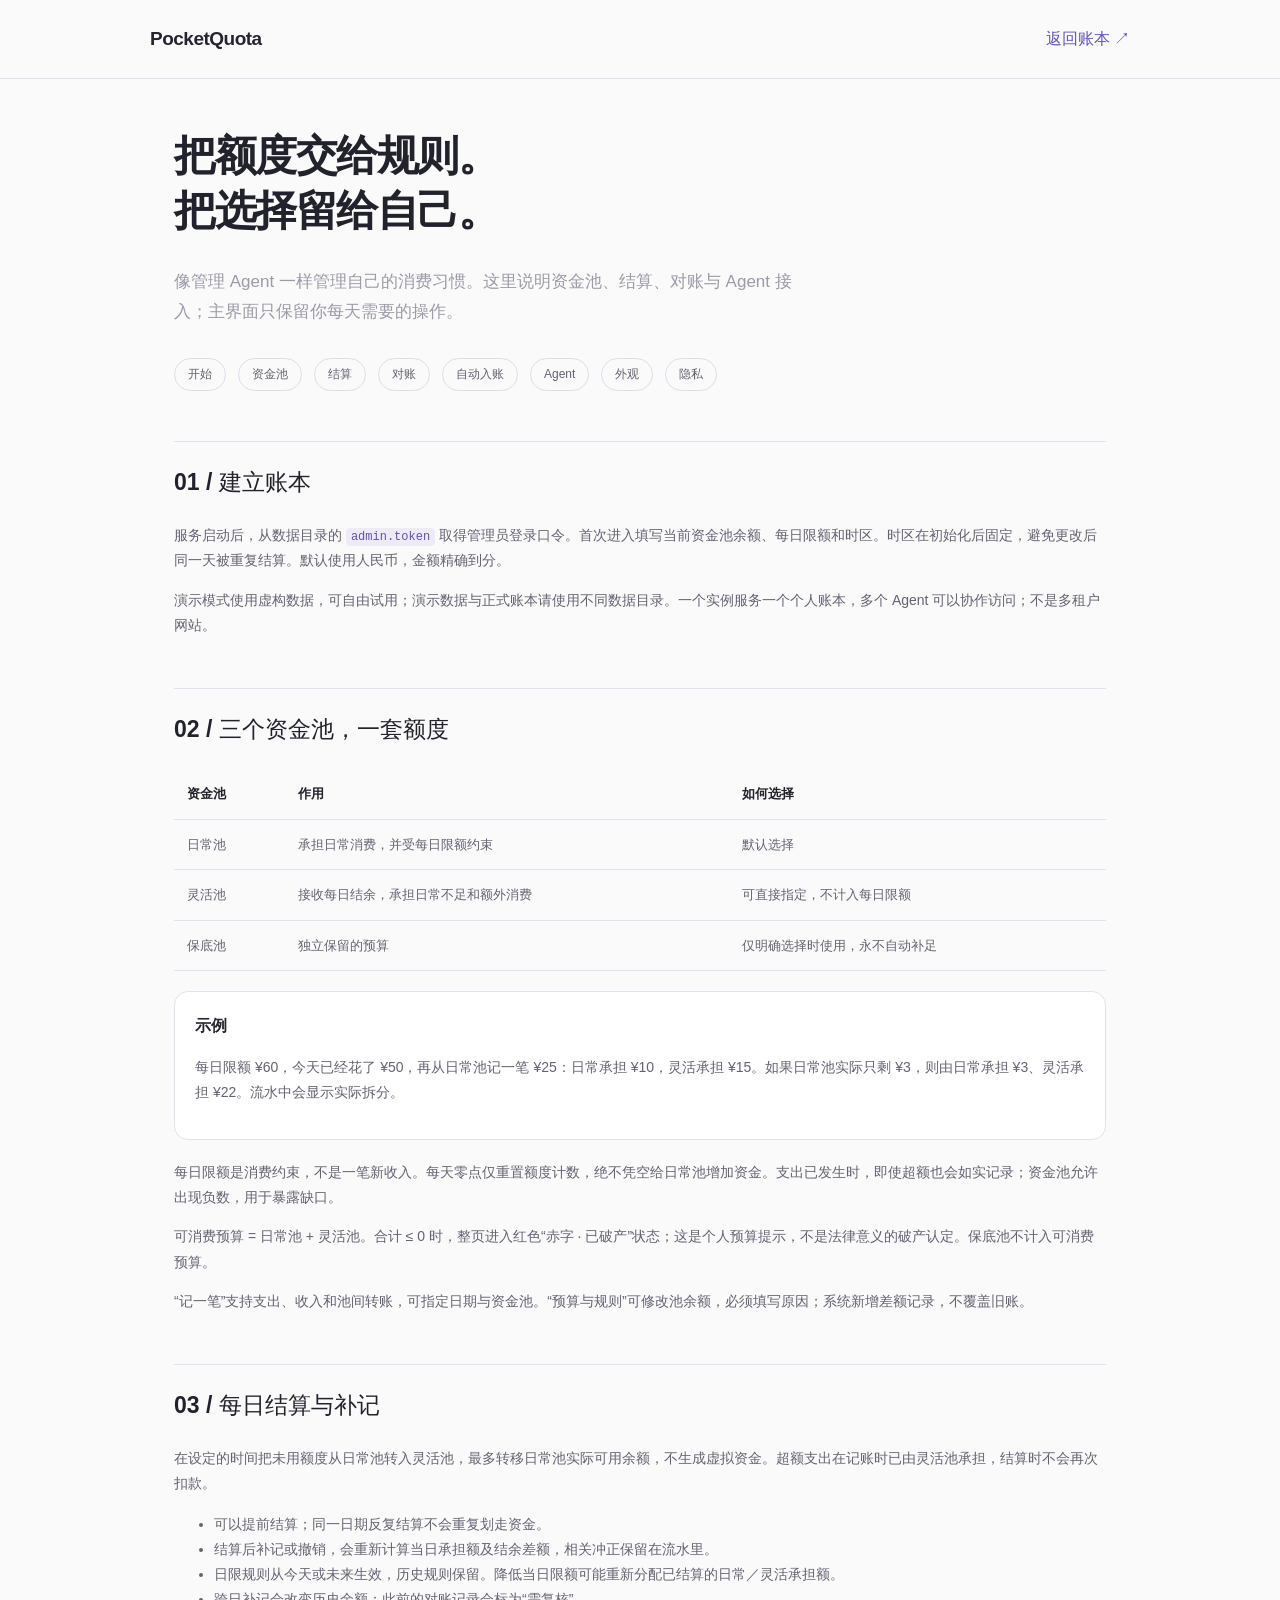
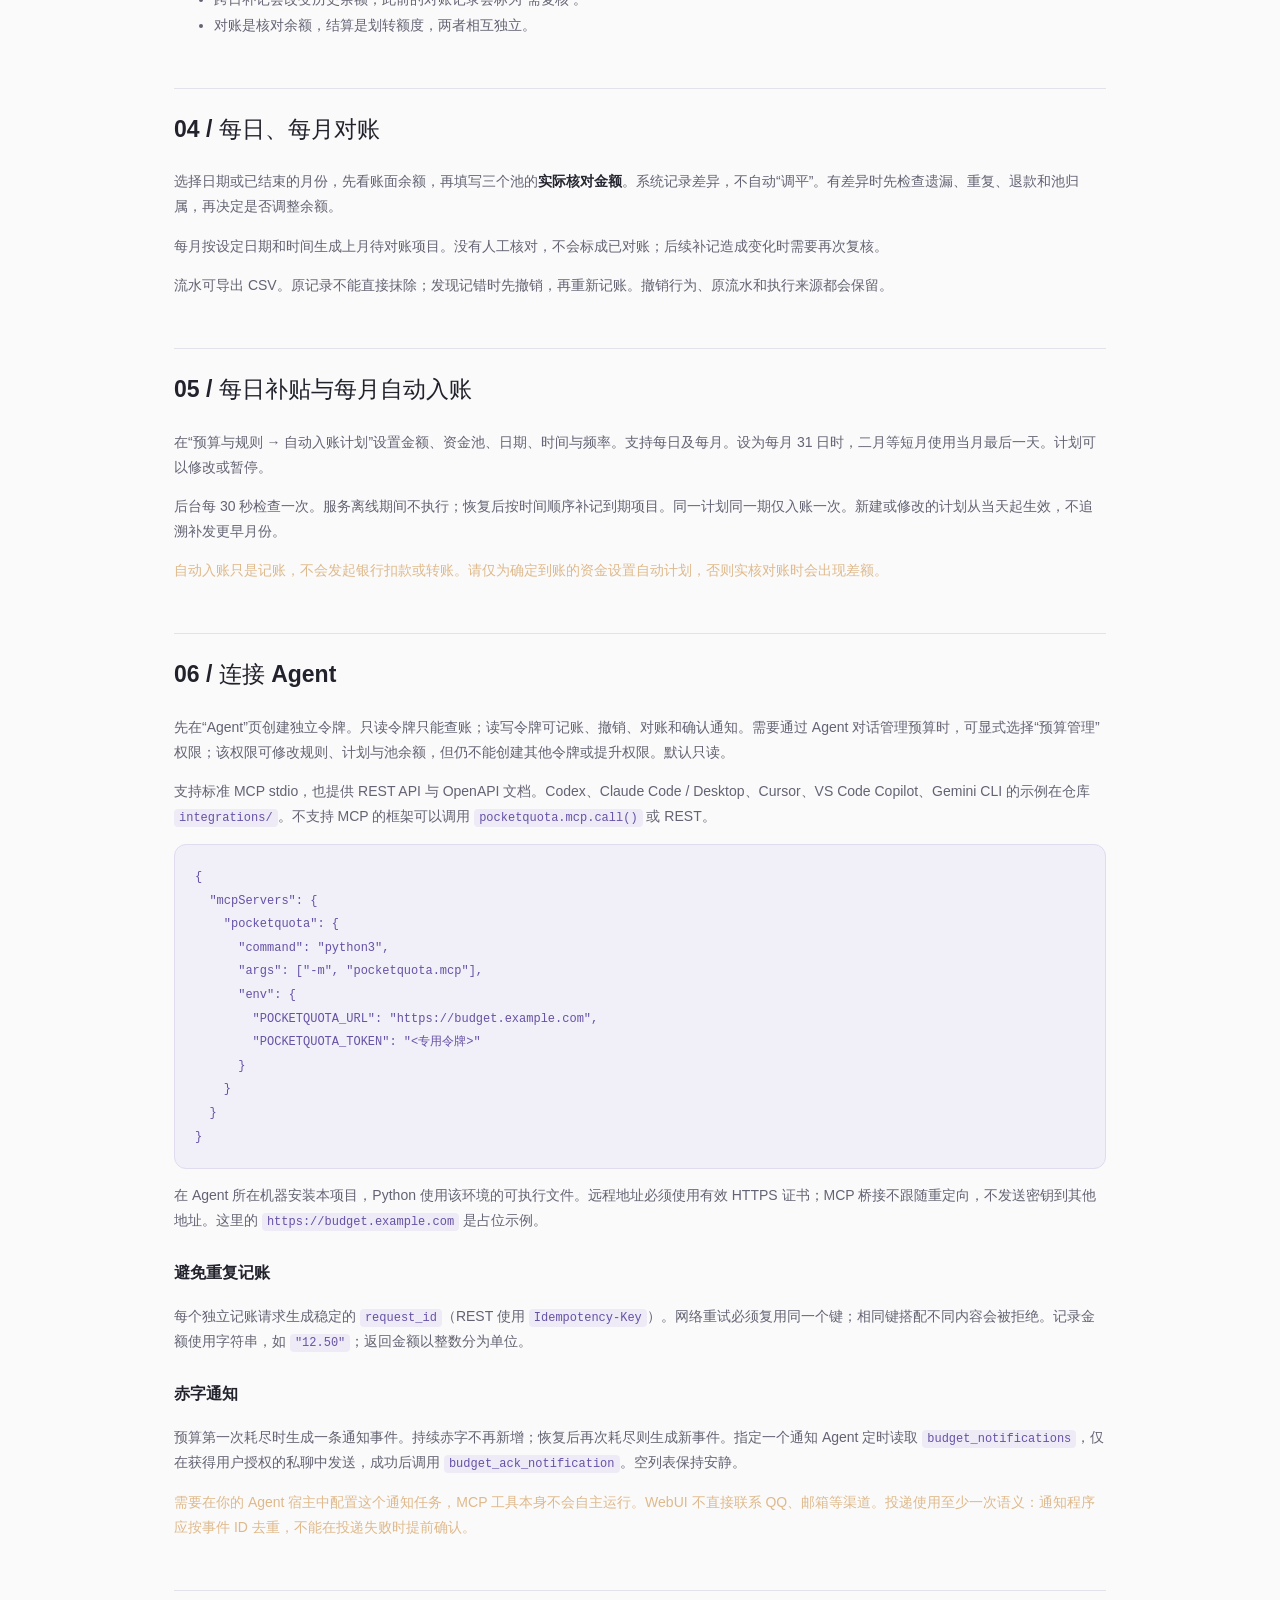
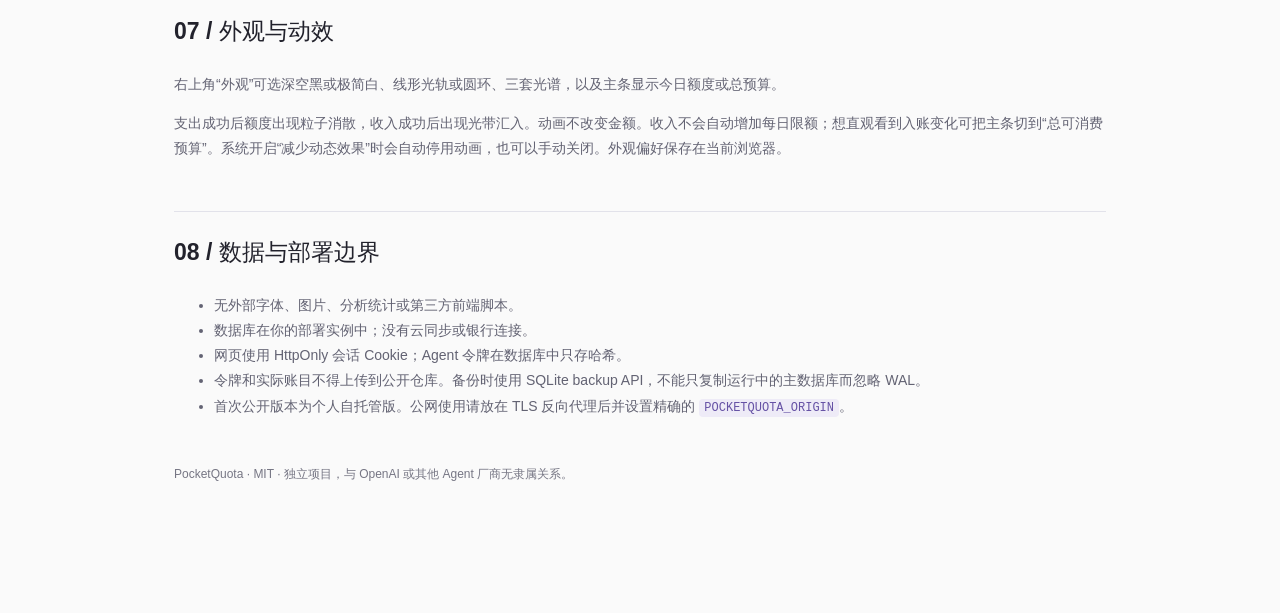
==== pocketquota/static/guide.html @ 1c7eba42 "feat: release PocketQuota personal budgets, WebUI and agent interfaces" ====
<!doctype html>
<html lang="zh-CN">
  <head>
    <meta charset="UTF-8" />
    <meta name="viewport" content="width=device-width,initial-scale=1" />
    <title>PocketQuota · 使用指南</title>
    <style>
      :root {
        color-scheme: light dark;
        font-family:
          -apple-system, BlinkMacSystemFont, "Segoe UI", "PingFang SC",
          sans-serif;
        background: #131316;
        color: #ededf4;
        line-height: 1.8;
      }
      * {
        box-sizing: border-box;
      }
      body {
        margin: 0;
      }
      header {
        border-bottom: 1px solid #33333d;
        padding: 22px max(24px, calc((100vw - 980px) / 2));
        display: flex;
        justify-content: space-between;
        gap: 20px;
        align-items: center;
        white-space: nowrap;
      }
      header strong {
        font-size: 19px;
        letter-spacing: -0.5px;
      }
      a {
        color: #a9a1ff;
        text-decoration: none;
      }
      a:hover {
        text-decoration: underline;
      }
      main {
        max-width: 980px;
        margin: 50px auto;
        padding: 0 24px 80px;
      }
      h1 {
        font-size: 42px;
        letter-spacing: -1.5px;
        line-height: 1.3;
        font-weight: 600;
      }
      h2 {
        font-size: 23px;
        font-weight: 550;
        margin-top: 50px;
        padding-top: 20px;
        border-top: 1px solid #33333d;
      }
      h3 {
        font-size: 16px;
        margin-top: 25px;
      }
      p,
      li {
        color: #b2b2be;
        font-size: 14px;
      }
      nav {
        display: flex;
        gap: 12px;
        flex-wrap: wrap;
        margin: 30px 0;
      }
      nav a {
        font-size: 12px;
        border: 1px solid #383842;
        border-radius: 20px;
        padding: 5px 13px;
        color: #cccbd9;
      }
      .lead {
        font-size: 17px;
        color: #9b9ba9;
        max-width: 650px;
      }
      .card {
        padding: 20px;
        border: 1px solid #33333d;
        border-radius: 14px;
        background: #1c1c22;
        margin: 20px 0;
      }
      table {
        border-collapse: collapse;
        width: 100%;
        font-size: 13px;
        margin: 18px 0;
      }
      td,
      th {
        padding: 13px;
        border-bottom: 1px solid #34343e;
        text-align: left;
      }
      td {
        color: #b9b9c6;
      }
      code {
        font-family: ui-monospace, monospace;
        font-size: 12px;
        color: #b7acff;
        background: #24232f;
        padding: 2px 5px;
        border-radius: 4px;
      }
      pre {
        white-space: pre-wrap;
        overflow-wrap: anywhere;
        background: #1e1d27;
        border: 1px solid #373345;
        padding: 20px;
        border-radius: 12px;
      }
      pre code {
        padding: 0;
        background: none;
      }
      strong {
        color: #ededf4;
      }
      .note {
        color: #dfb98b;
      }
      .danger {
        border-left: 3px solid #ec6e90;
        padding-left: 18px;
      }
      footer {
        color: #767684;
        font-size: 12px;
        margin-top: 45px;
      }
      @media (prefers-color-scheme: light) {
        :root {
          background: #fafafa;
          color: #22222c;
        }
        header,
        h2,
        td,
        th {
          border-color: #e2e2ea;
        }
        p,
        li,
        td {
          color: #636373;
        }
        strong {
          color: #252530;
        }
        .card {
          background: #fff;
          border-color: #e2e2ea;
        }
        pre {
          background: #f1eff8;
          border-color: #e0dbee;
        }
        code {
          color: #6652a5;
          background: #eeebf7;
        }
        a {
          color: #6554ba;
        }
        nav a {
          color: #656070;
          border-color: #dfdce8;
        }
      }
      @media (max-width: 600px) {
        main {
          margin-top: 30px;
        }
        h1 {
          font-size: 32px;
        }
        header {
          padding: 20px;
          font-size: 12px;
        }
        td,
        th {
          padding: 9px;
          font-size: 12px;
        }
      }
    </style>
  </head>
  <body>
    <header><strong>PocketQuota</strong><a href="/">返回账本 ↗</a></header>
    <main>
      <h1>把额度交给规则。<br />把选择留给自己。</h1>
      <p class="lead">
        像管理 Agent 一样管理自己的消费习惯。这里说明资金池、结算、对账与 Agent
        接入；主界面只保留你每天需要的操作。
      </p>
      <nav>
        <a href="#start">开始</a><a href="#pools">资金池</a
        ><a href="#settle">结算</a><a href="#review">对账</a
        ><a href="#schedule">自动入账</a><a href="#agents">Agent</a
        ><a href="#appearance">外观</a><a href="#privacy">隐私</a>
      </nav>
      <h2 id="start">01 / 建立账本</h2>
      <p>
        服务启动后，从数据目录的
        <code>admin.token</code>
        取得管理员登录口令。首次进入填写当前资金池余额、每日限额和时区。时区在初始化后固定，避免更改后同一天被重复结算。默认使用人民币，金额精确到分。
      </p>
      <p>
        演示模式使用虚构数据，可自由试用；演示数据与正式账本请使用不同数据目录。一个实例服务一个个人账本，多个
        Agent 可以协作访问；不是多租户网站。
      </p>
      <h2 id="pools">02 / 三个资金池，一套额度</h2>
      <table>
        <tr>
          <th>资金池</th>
          <th>作用</th>
          <th>如何选择</th>
        </tr>
        <tr>
          <td>日常池</td>
          <td>承担日常消费，并受每日限额约束</td>
          <td>默认选择</td>
        </tr>
        <tr>
          <td>灵活池</td>
          <td>接收每日结余，承担日常不足和额外消费</td>
          <td>可直接指定，不计入每日限额</td>
        </tr>
        <tr>
          <td>保底池</td>
          <td>独立保留的预算</td>
          <td>仅明确选择时使用，永不自动补足</td>
        </tr>
      </table>
      <div class="card">
        <strong>示例</strong>
        <p>
          每日限额 ¥60，今天已经花了 ¥50，再从日常池记一笔 ¥25：日常承担
          ¥10，灵活承担 ¥15。如果日常池实际只剩 ¥3，则由日常承担 ¥3、灵活承担
          ¥22。流水中会显示实际拆分。
        </p>
      </div>
      <p>
        每日限额是消费约束，不是一笔新收入。每天零点仅重置额度计数，绝不凭空给日常池增加资金。支出已发生时，即使超额也会如实记录；资金池允许出现负数，用于暴露缺口。
      </p>
      <p>
        可消费预算 = 日常池 + 灵活池。合计 ≤ 0 时，整页进入红色“赤字 ·
        已破产”状态；这是个人预算提示，不是法律意义的破产认定。保底池不计入可消费预算。
      </p>
      <p>
        “记一笔”支持支出、收入和池间转账，可指定日期与资金池。“预算与规则”可修改池余额，必须填写原因；系统新增差额记录，不覆盖旧账。
      </p>
      <h2 id="settle">03 / 每日结算与补记</h2>
      <p>
        在设定的时间把未用额度从日常池转入灵活池，最多转移日常池实际可用余额，不生成虚拟资金。超额支出在记账时已由灵活池承担，结算时不会再次扣款。
      </p>
      <ul>
        <li>可以提前结算；同一日期反复结算不会重复划走资金。</li>
        <li>
          结算后补记或撤销，会重新计算当日承担额及结余差额，相关冲正保留在流水里。
        </li>
        <li>
          日限规则从今天或未来生效，历史规则保留。降低当日限额可能重新分配已结算的日常／灵活承担额。
        </li>
        <li>跨日补记会改变历史余额；此前的对账记录会标为“需复核”。</li>
        <li>对账是核对余额，结算是划转额度，两者相互独立。</li>
      </ul>
      <h2 id="review">04 / 每日、每月对账</h2>
      <p>
        选择日期或已结束的月份，先看账面余额，再填写三个池的<strong>实际核对金额</strong>。系统记录差异，不自动“调平”。有差异时先检查遗漏、重复、退款和池归属，再决定是否调整余额。
      </p>
      <p>
        每月按设定日期和时间生成上月待对账项目。没有人工核对，不会标成已对账；后续补记造成变化时需要再次复核。
      </p>
      <p>
        流水可导出
        CSV。原记录不能直接抹除；发现记错时先撤销，再重新记账。撤销行为、原流水和执行来源都会保留。
      </p>
      <h2 id="schedule">05 / 每日补贴与每月自动入账</h2>
      <p>
        在“预算与规则 →
        自动入账计划”设置金额、资金池、日期、时间与频率。支持每日及每月。设为每月
        31 日时，二月等短月使用当月最后一天。计划可以修改或暂停。
      </p>
      <p>
        后台每 30
        秒检查一次。服务离线期间不执行；恢复后按时间顺序补记到期项目。同一计划同一期仅入账一次。新建或修改的计划从当天起生效，不追溯补发更早月份。
      </p>
      <p class="note">
        自动入账只是记账，不会发起银行扣款或转账。请仅为确定到账的资金设置自动计划，否则实核对账时会出现差额。
      </p>
      <h2 id="agents">06 / 连接 Agent</h2>
      <p>
        先在“Agent”页创建独立令牌。只读令牌只能查账；读写令牌可记账、撤销、对账和确认通知。需要通过
        Agent
        对话管理预算时，可显式选择“预算管理”权限；该权限可修改规则、计划与池余额，但仍不能创建其他令牌或提升权限。默认只读。
      </p>
      <p>
        支持标准 MCP stdio，也提供 REST API 与 OpenAPI 文档。Codex、Claude Code
        / Desktop、Cursor、VS Code Copilot、Gemini CLI 的示例在仓库
        <code>integrations/</code>。不支持 MCP 的框架可以调用
        <code>pocketquota.mcp.call()</code> 或 REST。
      </p>
      <pre><code>{
  "mcpServers": {
    "pocketquota": {
      "command": "python3",
      "args": ["-m", "pocketquota.mcp"],
      "env": {
        "POCKETQUOTA_URL": "https://budget.example.com",
        "POCKETQUOTA_TOKEN": "&lt;专用令牌&gt;"
      }
    }
  }
}</code></pre>
      <p>
        在 Agent 所在机器安装本项目，Python
        使用该环境的可执行文件。远程地址必须使用有效 HTTPS 证书；MCP
        桥接不跟随重定向，不发送密钥到其他地址。这里的
        <code>https://budget.example.com</code> 是占位示例。
      </p>
      <h3>避免重复记账</h3>
      <p>
        每个独立记账请求生成稳定的 <code>request_id</code>（REST 使用
        <code>Idempotency-Key</code
        >）。网络重试必须复用同一个键；相同键搭配不同内容会被拒绝。记录金额使用字符串，如
        <code>"12.50"</code>；返回金额以整数分为单位。
      </p>
      <h3>赤字通知</h3>
      <p>
        预算第一次耗尽时生成一条通知事件。持续赤字不再新增；恢复后再次耗尽则生成新事件。指定一个通知
        Agent 定时读取
        <code>budget_notifications</code
        >，仅在获得用户授权的私聊中发送，成功后调用
        <code>budget_ack_notification</code>。空列表保持安静。
      </p>
      <p class="note">
        需要在你的 Agent 宿主中配置这个通知任务，MCP 工具本身不会自主运行。WebUI
        不直接联系 QQ、邮箱等渠道。投递使用至少一次语义：通知程序应按事件 ID
        去重，不能在投递失败时提前确认。
      </p>
      <h2 id="appearance">07 / 外观与动效</h2>
      <p>
        右上角“外观”可选深空黑或极简白、线形光轨或圆环、三套光谱，以及主条显示今日额度或总预算。
      </p>
      <p>
        支出成功后额度出现粒子消散，收入成功后出现光带汇入。动画不改变金额。收入不会自动增加每日限额；想直观看到入账变化可把主条切到“总可消费预算”。系统开启“减少动态效果”时会自动停用动画，也可以手动关闭。外观偏好保存在当前浏览器。
      </p>
      <h2 id="privacy">08 / 数据与部署边界</h2>
      <ul>
        <li>无外部字体、图片、分析统计或第三方前端脚本。</li>
        <li>数据库在你的部署实例中；没有云同步或银行连接。</li>
        <li>网页使用 HttpOnly 会话 Cookie；Agent 令牌在数据库中只存哈希。</li>
        <li>
          令牌和实际账目不得上传到公开仓库。备份时使用 SQLite backup
          API，不能只复制运行中的主数据库而忽略 WAL。
        </li>
        <li>
          首次公开版本为个人自托管版。公网使用请放在 TLS 反向代理后并设置精确的
          <code>POCKETQUOTA_ORIGIN</code>。
        </li>
      </ul>
      <footer>
        PocketQuota · MIT · 独立项目，与 OpenAI 或其他 Agent 厂商无隶属关系。
      </footer>
    </main>
  </body>
</html>
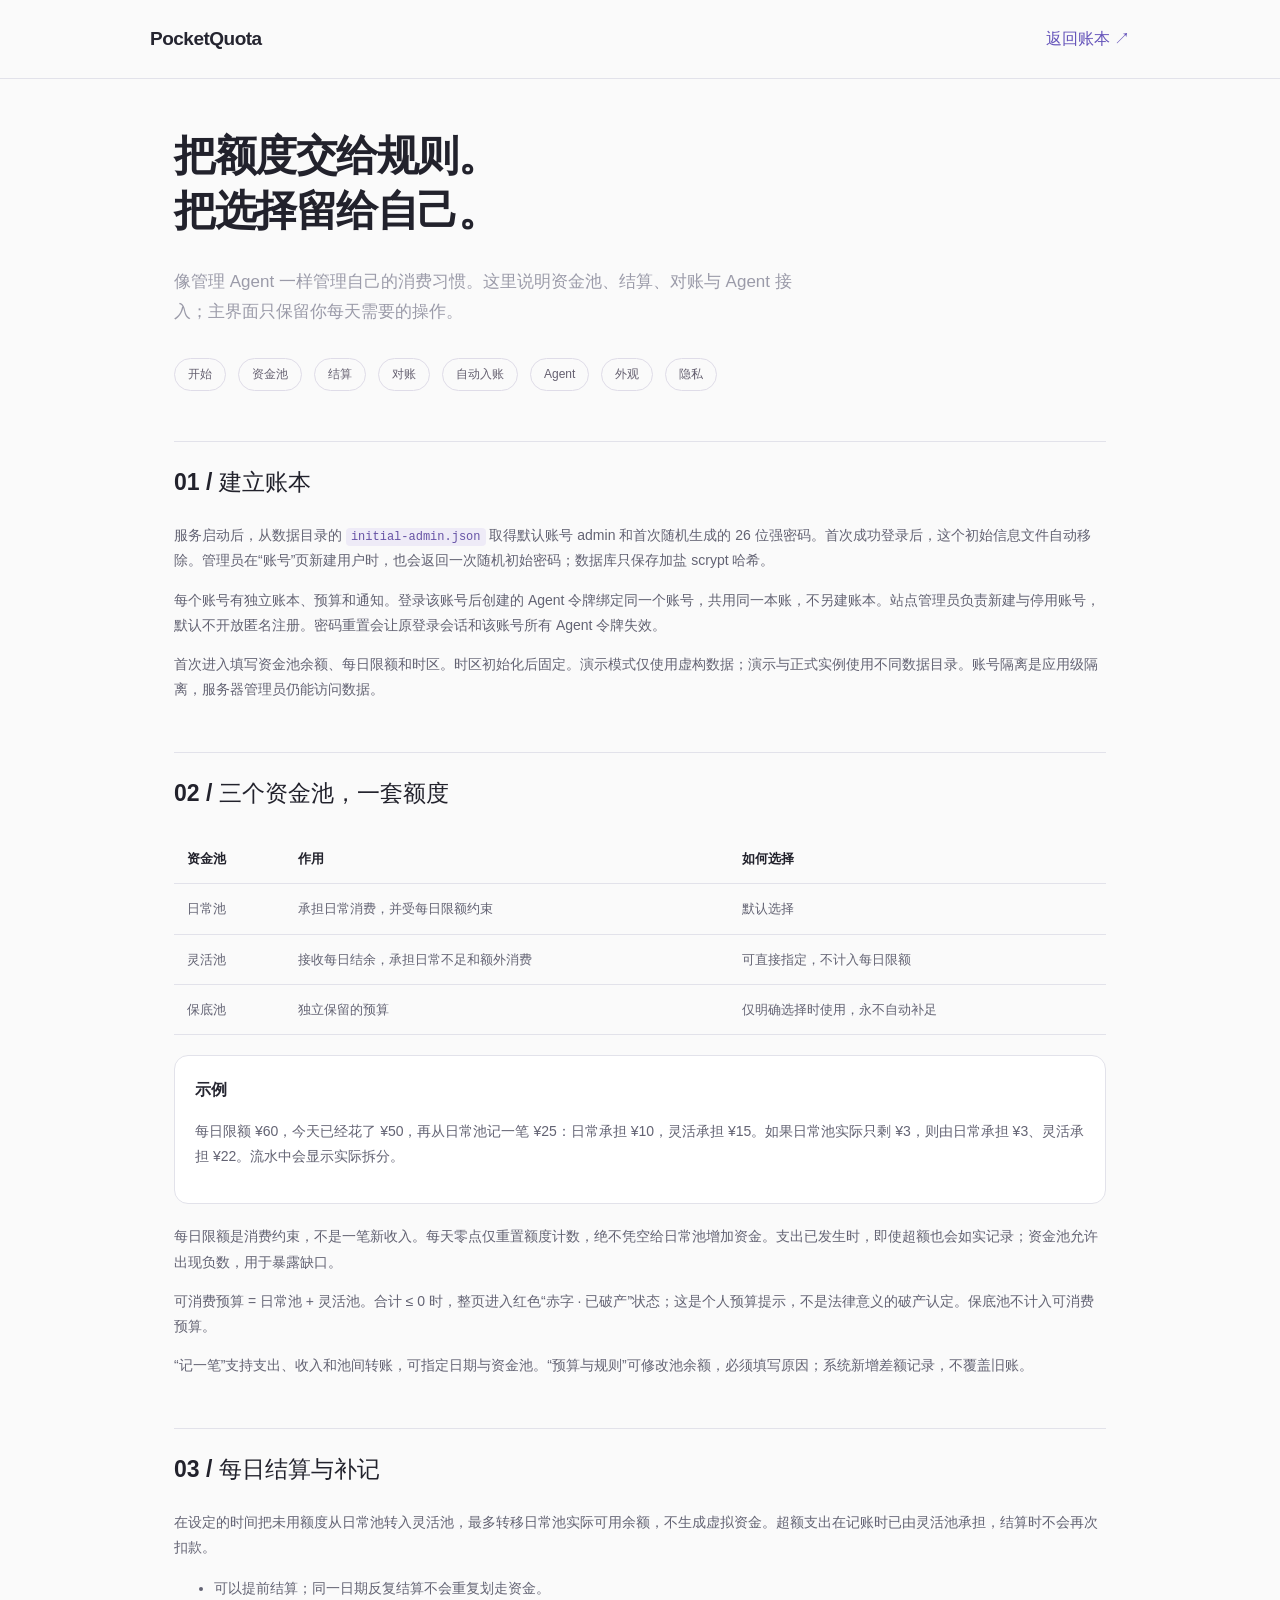
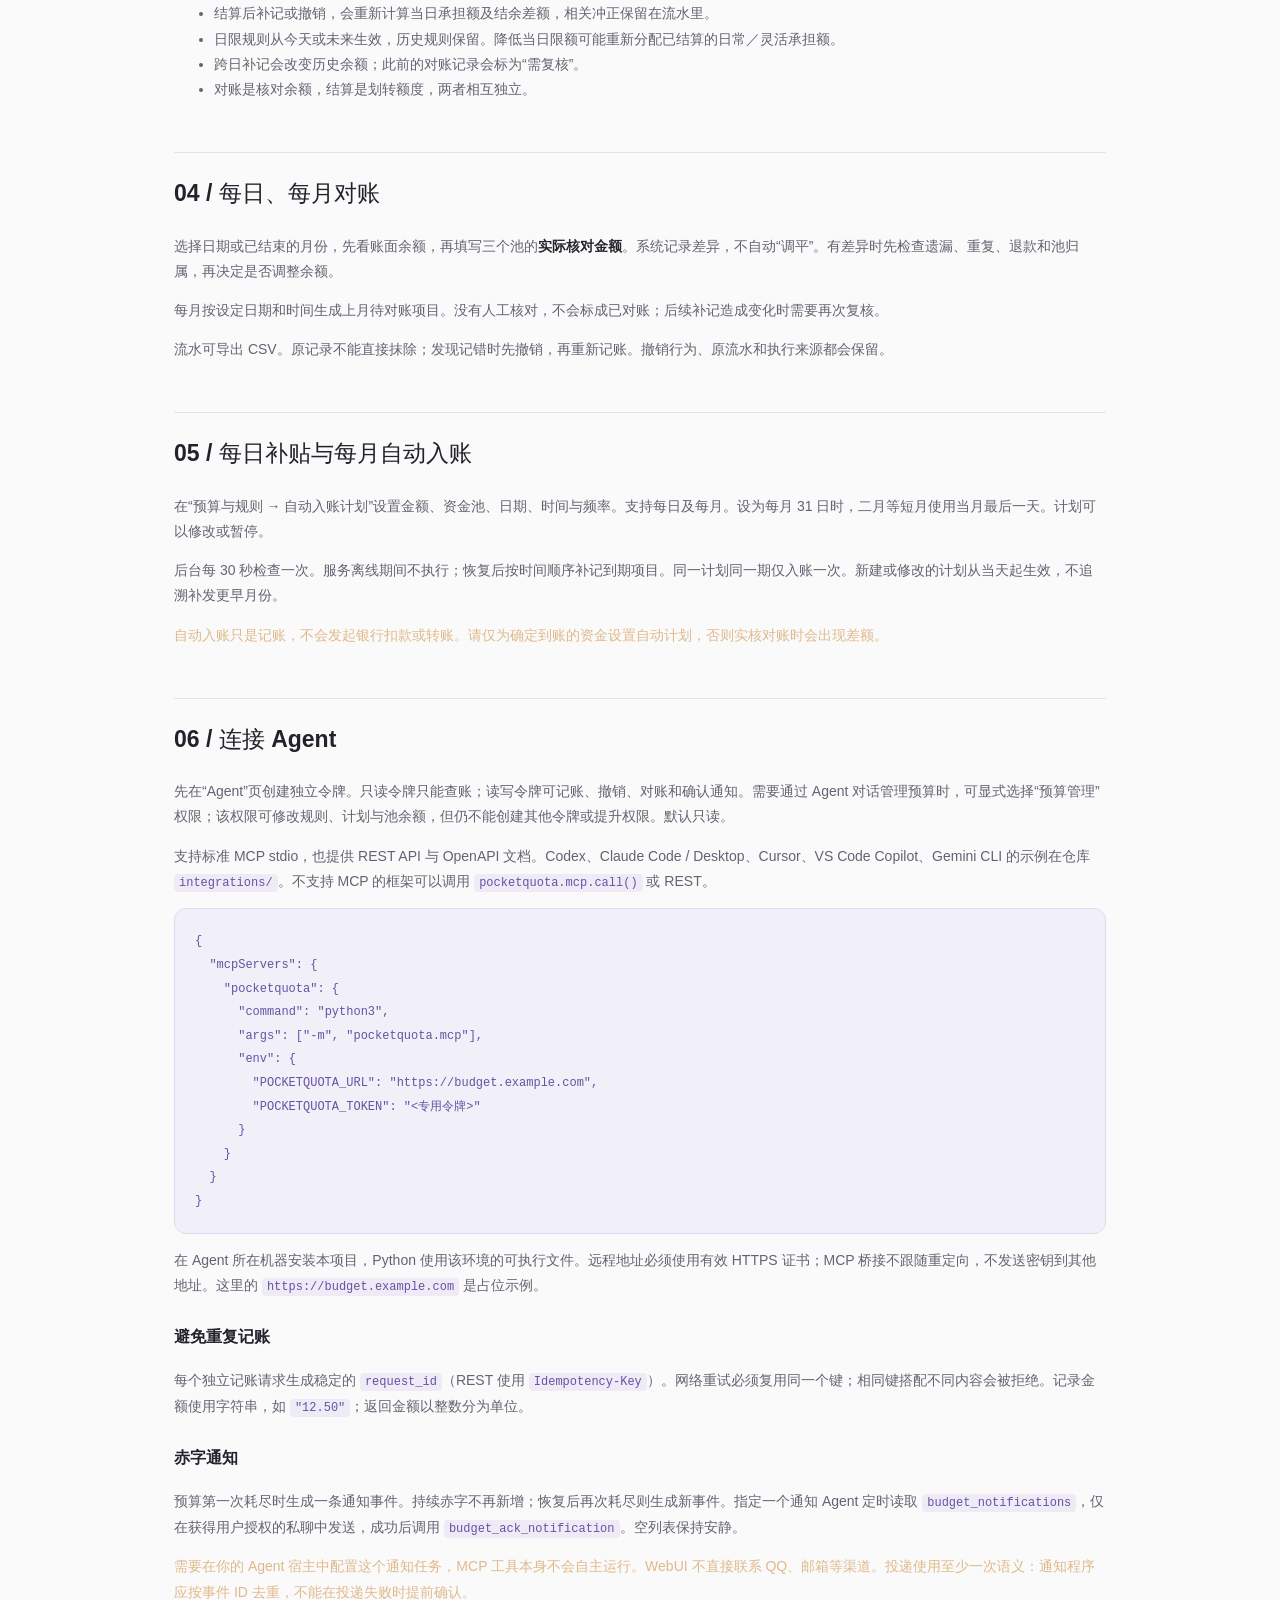
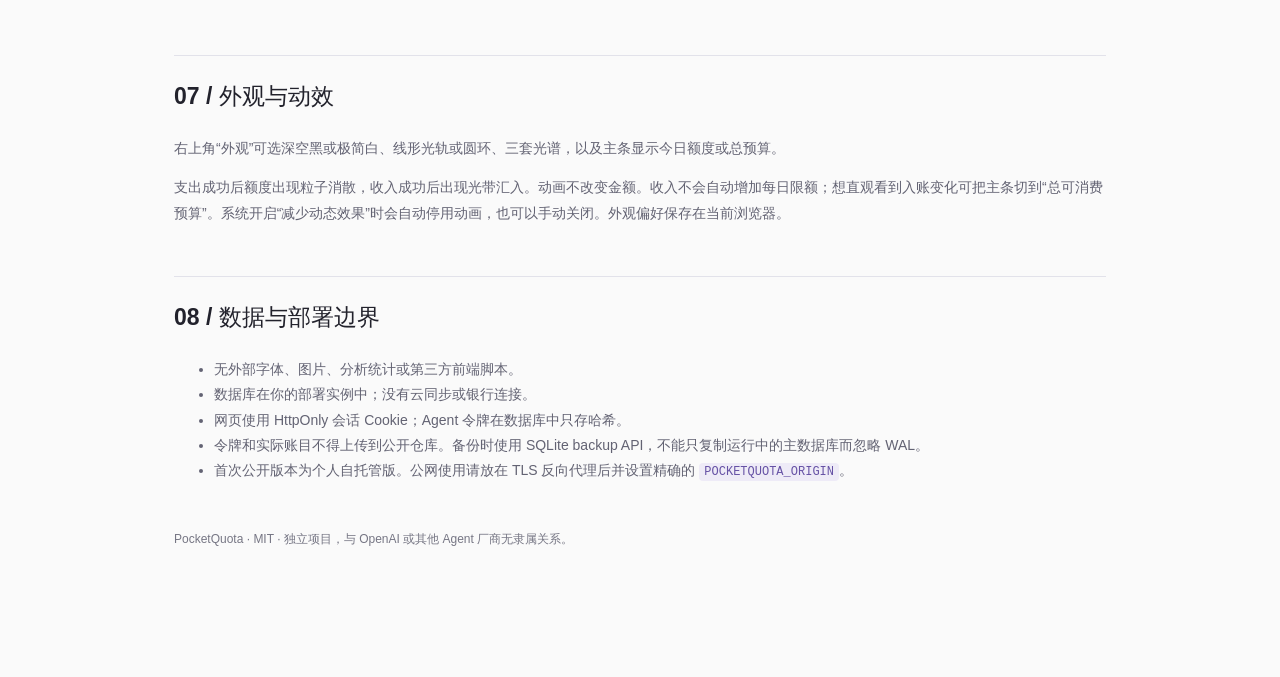
==== commit f039eb28: "feat: unify user login and agent identity with isolated accounts" ====
--- a/pocketquota/static/guide.html
+++ b/pocketquota/static/guide.html
@@ -217,12 +217,18 @@
       <h2 id="start">01 / 建立账本</h2>
       <p>
         服务启动后，从数据目录的
-        <code>admin.token</code>
-        取得管理员登录口令。首次进入填写当前资金池余额、每日限额和时区。时区在初始化后固定，避免更改后同一天被重复结算。默认使用人民币，金额精确到分。
-      </p>
-      <p>
-        演示模式使用虚构数据，可自由试用；演示数据与正式账本请使用不同数据目录。一个实例服务一个个人账本，多个
-        Agent 可以协作访问；不是多租户网站。
+        <code>initial-admin.json</code>
+        取得默认账号 admin 和首次随机生成的 26
+        位强密码。首次成功登录后，这个初始信息文件自动移除。管理员在“账号”页新建用户时，也会返回一次随机初始密码；数据库只保存加盐
+        scrypt 哈希。
+      </p>
+      <p>
+        每个账号有独立账本、预算和通知。登录该账号后创建的 Agent
+        令牌绑定同一个账号，共用同一本账，不另建账本。站点管理员负责新建与停用账号，默认不开放匿名注册。密码重置会让原登录会话和该账号所有
+        Agent 令牌失效。
+      </p>
+      <p>
+        首次进入填写资金池余额、每日限额和时区。时区初始化后固定。演示模式仅使用虚构数据；演示与正式实例使用不同数据目录。账号隔离是应用级隔离，服务器管理员仍能访问数据。
       </p>
       <h2 id="pools">02 / 三个资金池，一套额度</h2>
       <table>
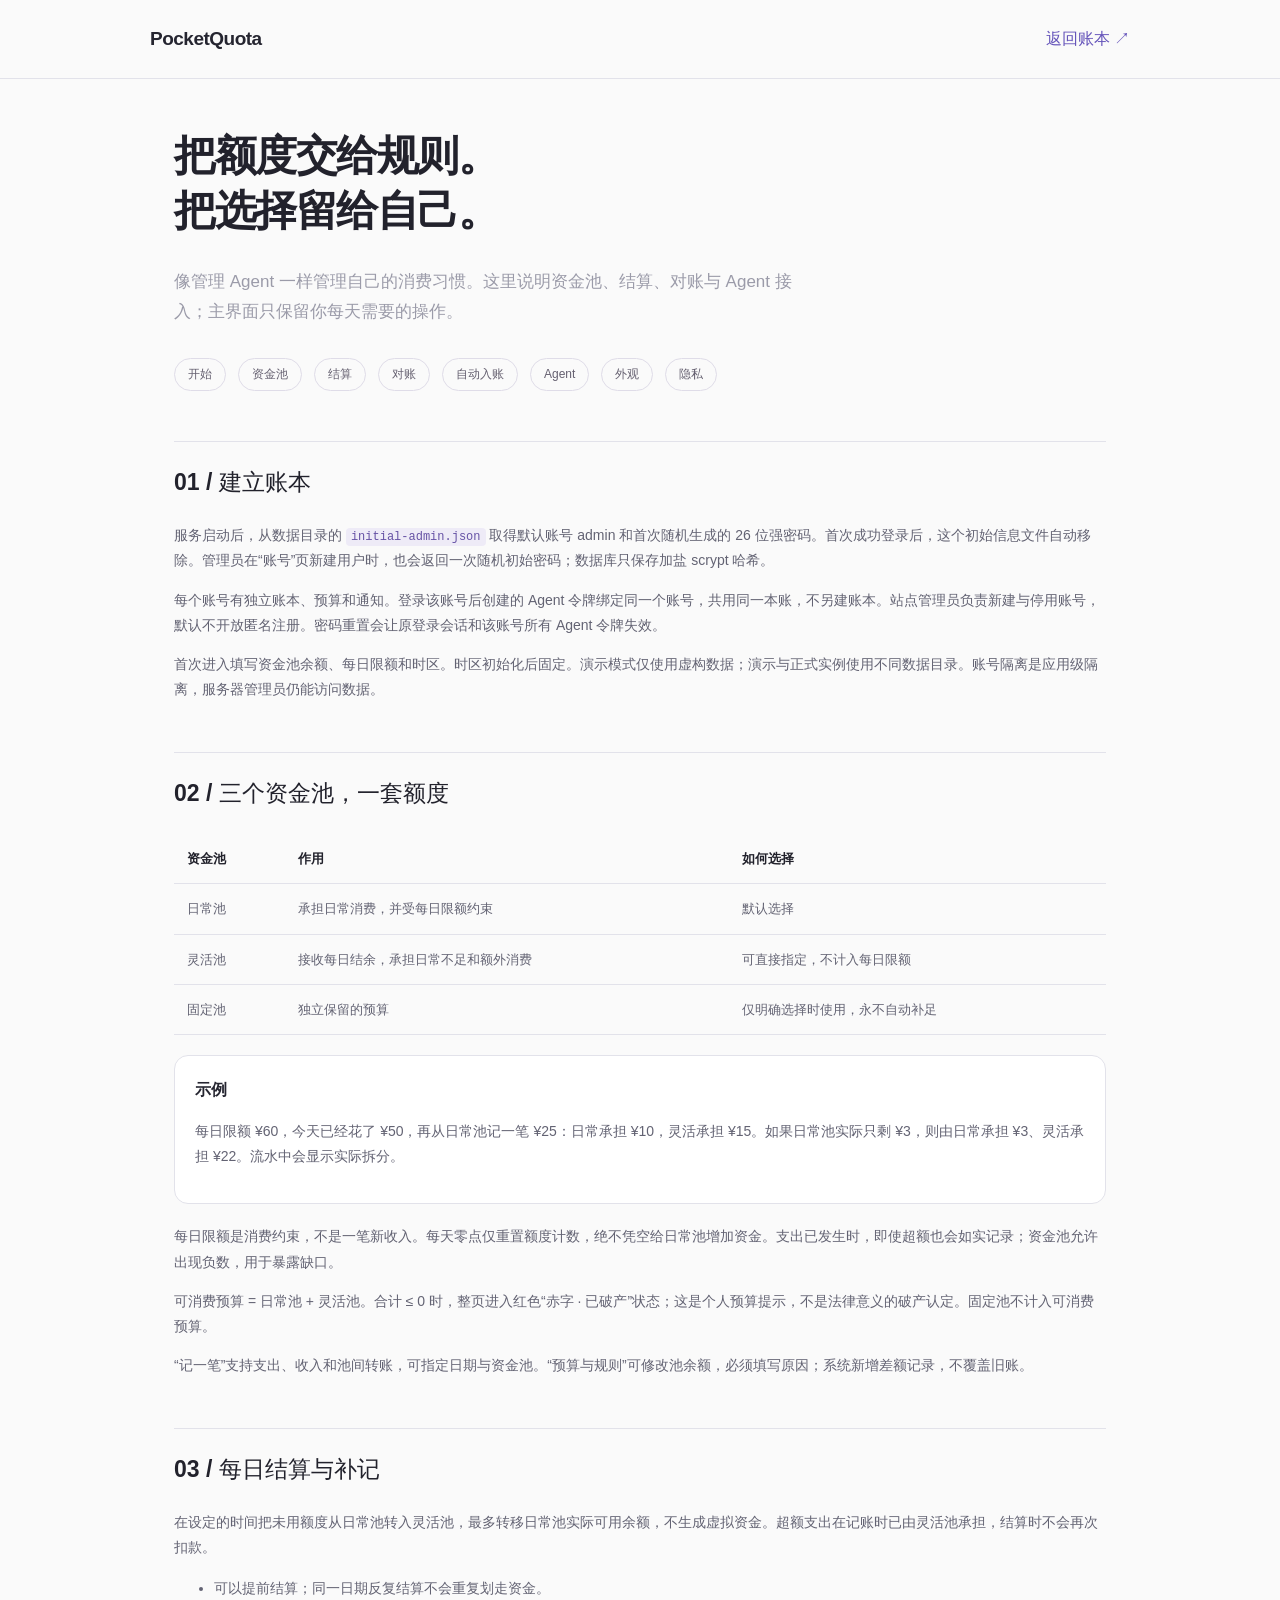
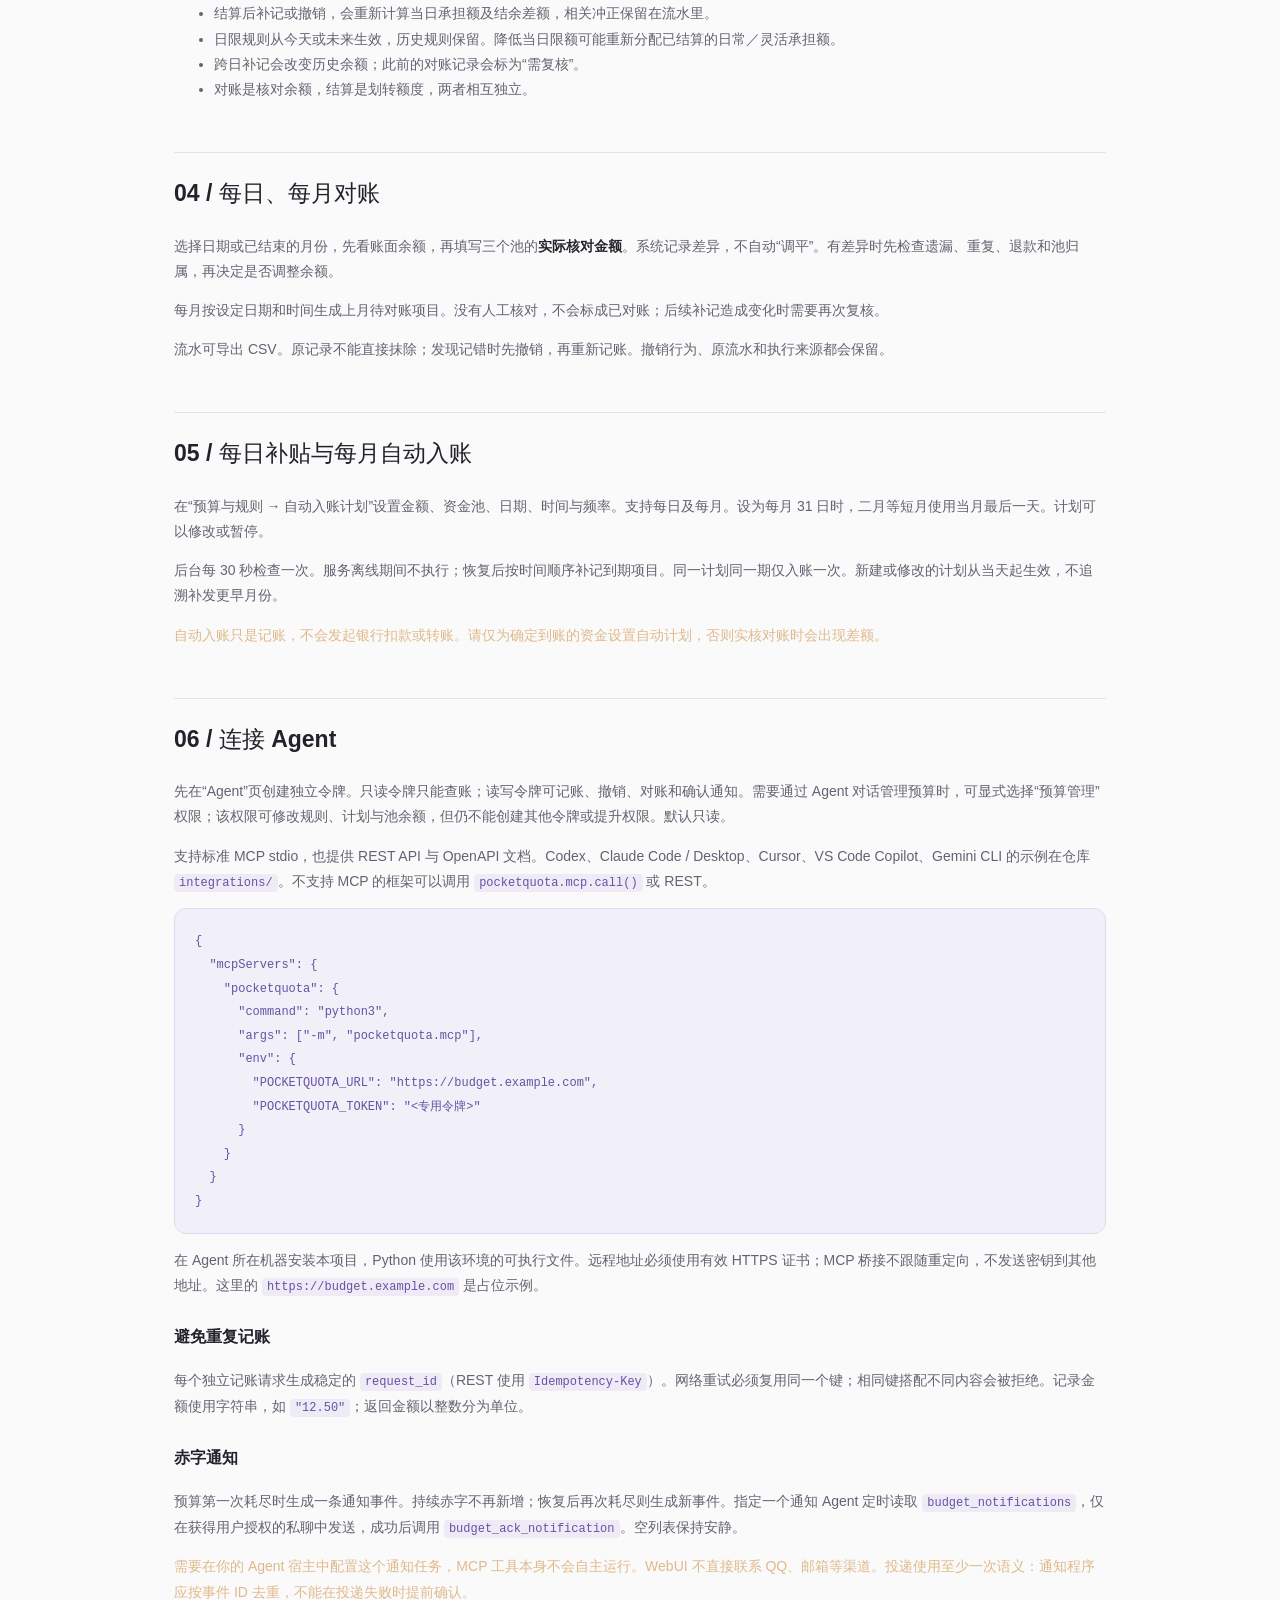
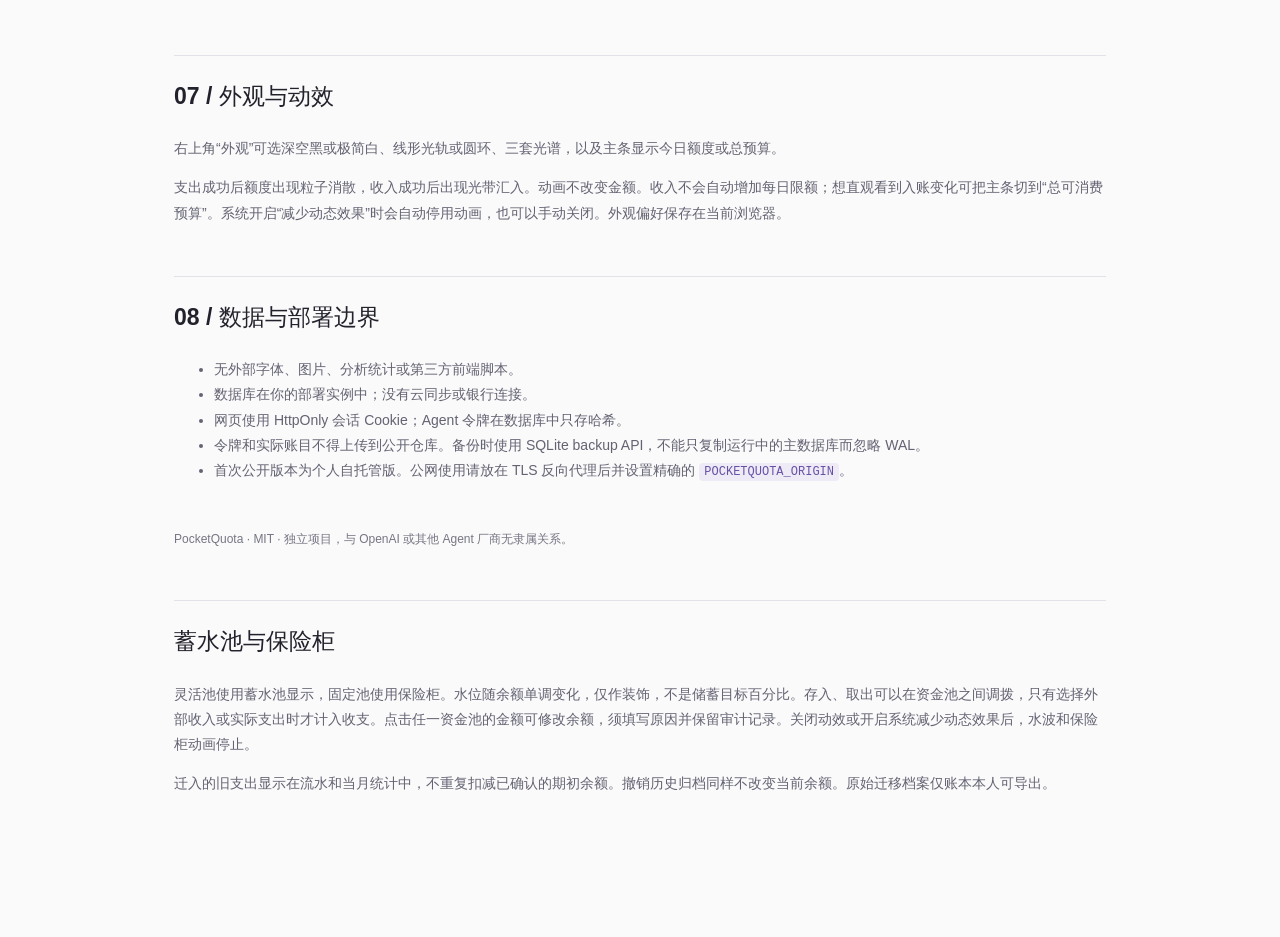
==== commit 170808a7: "feat: release v0.3.0 savings visuals and safe legacy bookkeeping integration" ====
--- a/pocketquota/static/guide.html
+++ b/pocketquota/static/guide.html
@@ -248,7 +248,7 @@
           <td>可直接指定，不计入每日限额</td>
         </tr>
         <tr>
-          <td>保底池</td>
+          <td>固定池</td>
           <td>独立保留的预算</td>
           <td>仅明确选择时使用，永不自动补足</td>
         </tr>
@@ -266,7 +266,7 @@
       </p>
       <p>
         可消费预算 = 日常池 + 灵活池。合计 ≤ 0 时，整页进入红色“赤字 ·
-        已破产”状态；这是个人预算提示，不是法律意义的破产认定。保底池不计入可消费预算。
+        已破产”状态；这是个人预算提示，不是法律意义的破产认定。固定池不计入可消费预算。
       </p>
       <p>
         “记一笔”支持支出、收入和池间转账，可指定日期与资金池。“预算与规则”可修改池余额，必须填写原因；系统新增差额记录，不覆盖旧账。
@@ -384,6 +384,6 @@
       <footer>
         PocketQuota · MIT · 独立项目，与 OpenAI 或其他 Agent 厂商无隶属关系。
       </footer>
-    </main>
+    <section><h2>蓄水池与保险柜</h2><p>灵活池使用蓄水池显示，固定池使用保险柜。水位随余额单调变化，仅作装饰，不是储蓄目标百分比。存入、取出可以在资金池之间调拨，只有选择外部收入或实际支出时才计入收支。点击任一资金池的金额可修改余额，须填写原因并保留审计记录。关闭动效或开启系统减少动态效果后，水波和保险柜动画停止。</p><p>迁入的旧支出显示在流水和当月统计中，不重复扣减已确认的期初余额。撤销历史归档同样不改变当前余额。原始迁移档案仅账本本人可导出。</p></section></main>
   </body>
 </html>
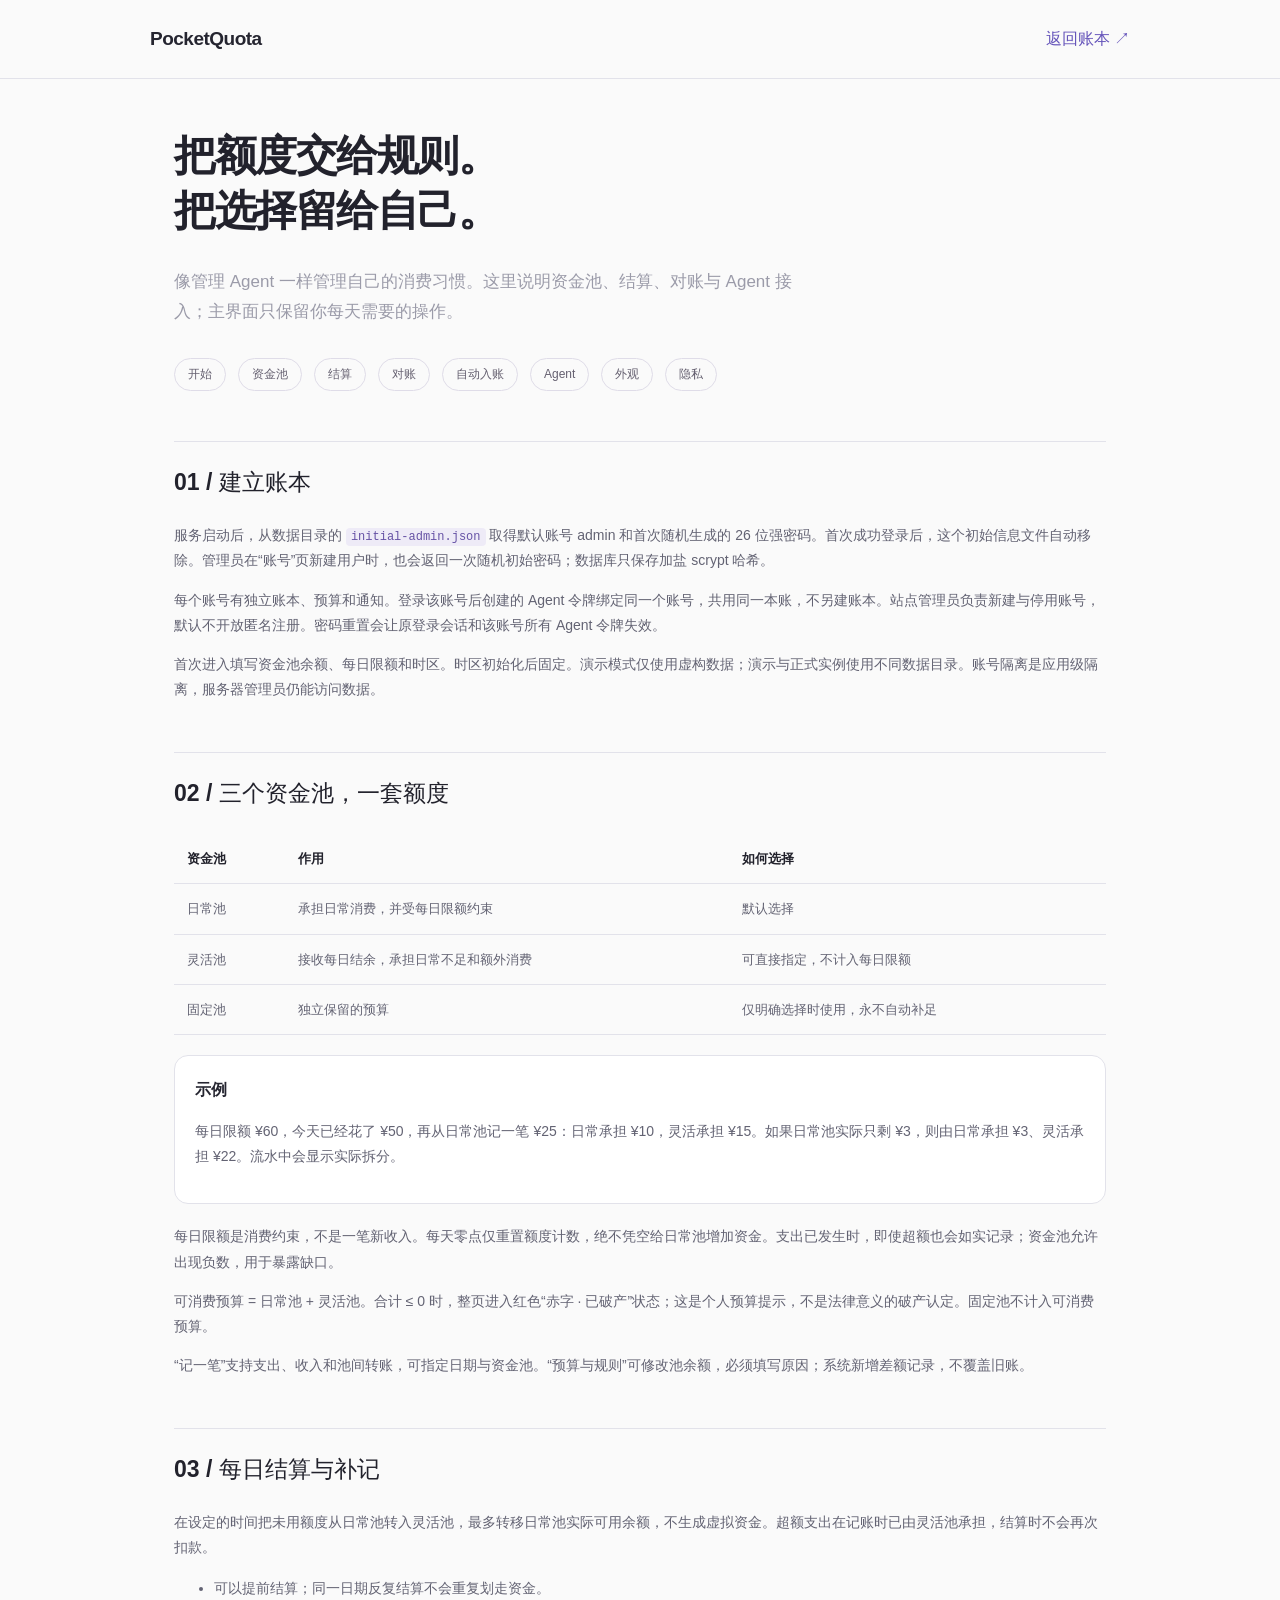
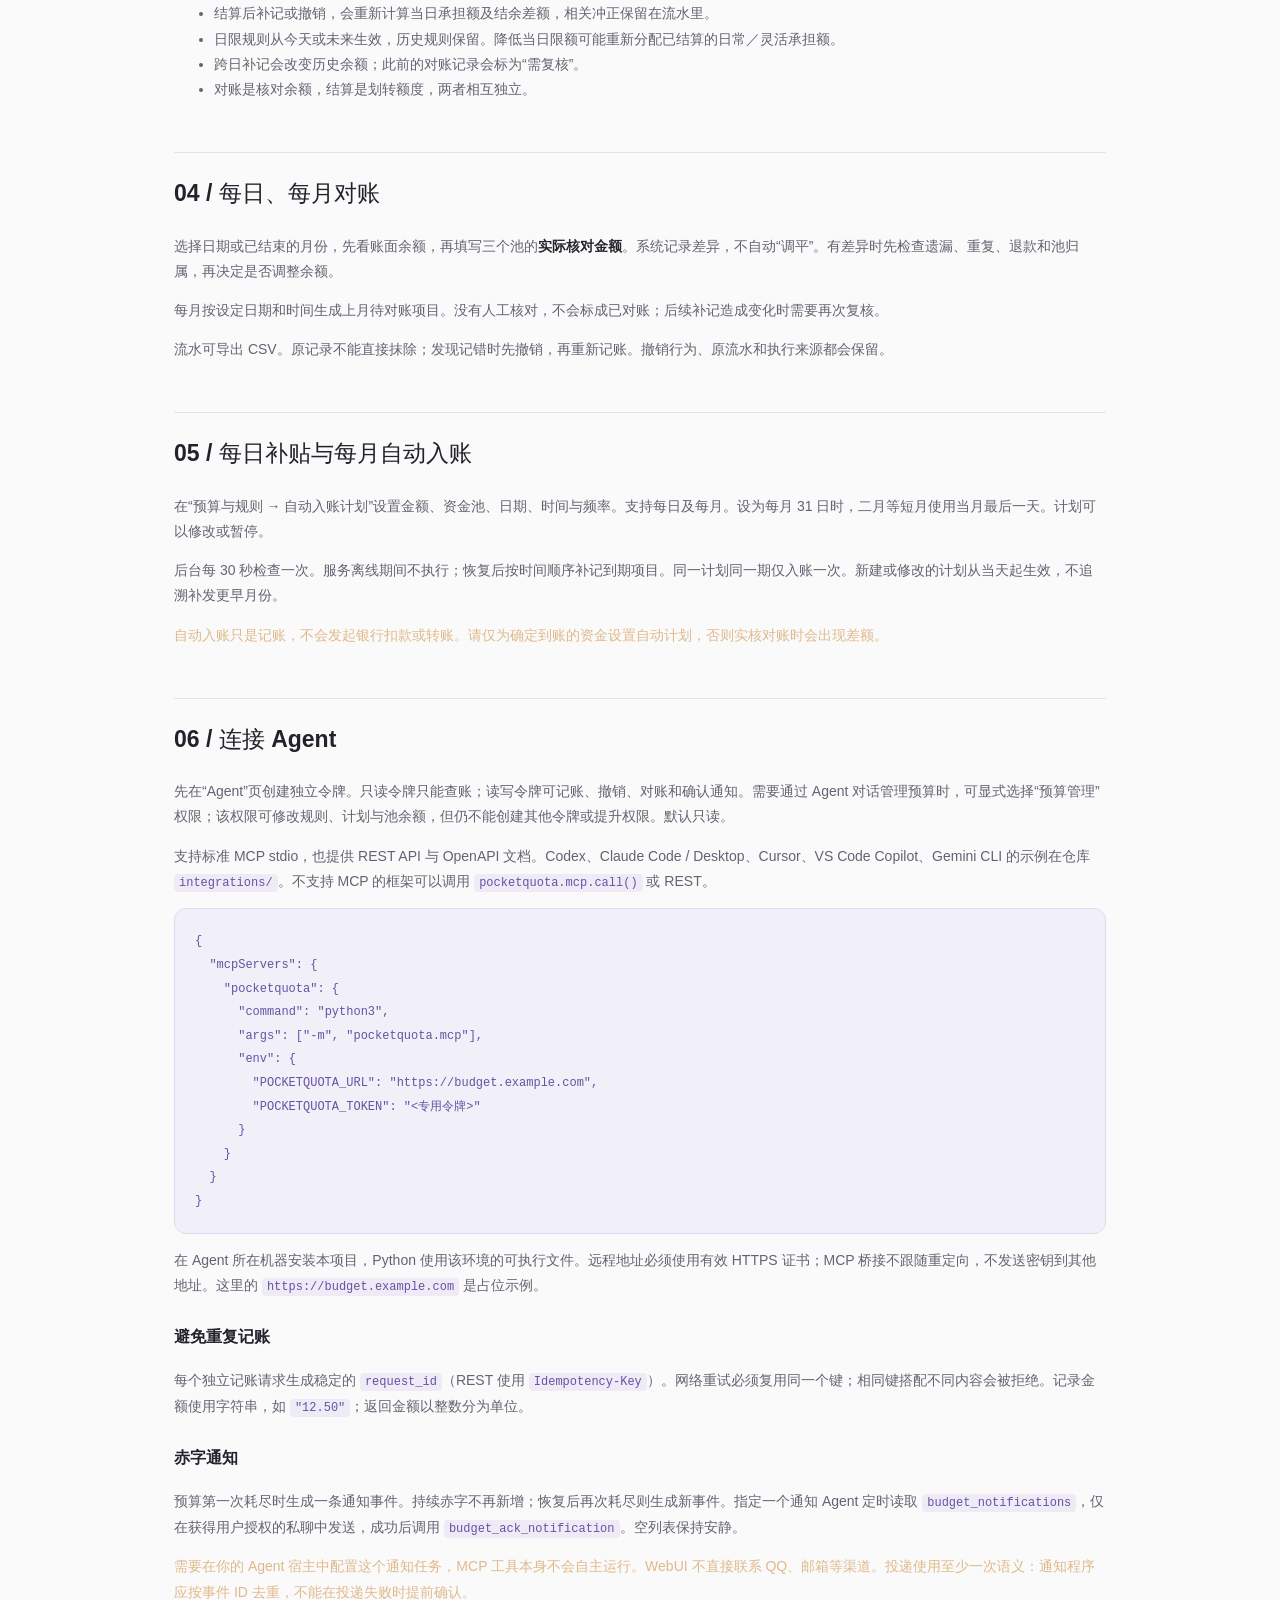
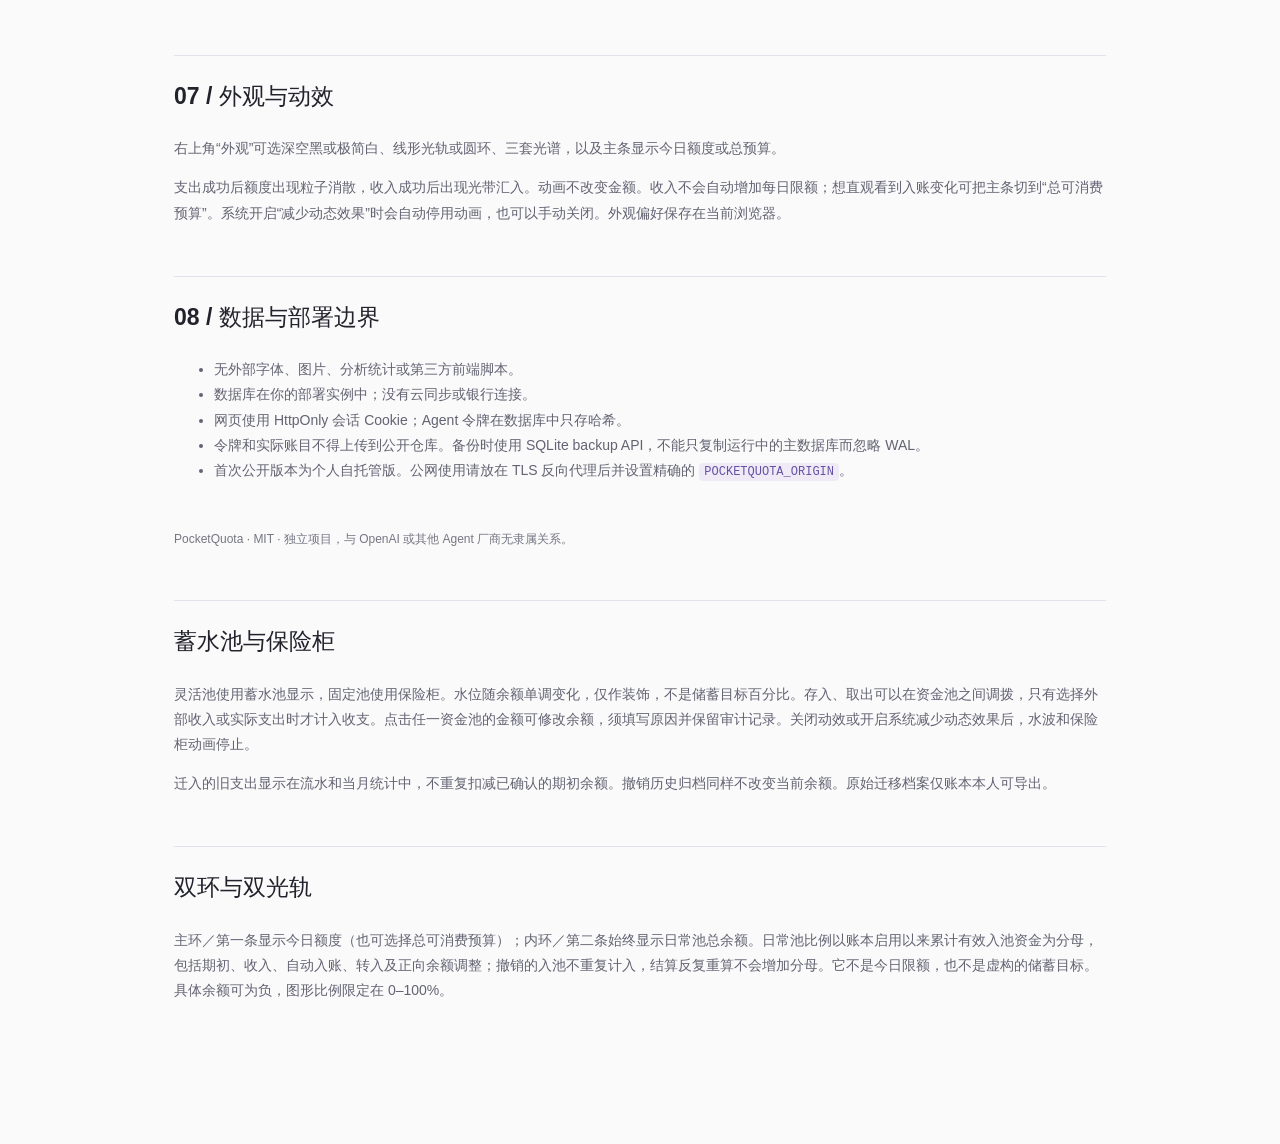
==== commit 8dffcabc: "feat: show daily pool balance with dual rings and dual quota bars" ====
--- a/pocketquota/static/guide.html
+++ b/pocketquota/static/guide.html
@@ -384,6 +384,6 @@
       <footer>
         PocketQuota · MIT · 独立项目，与 OpenAI 或其他 Agent 厂商无隶属关系。
       </footer>
-    <section><h2>蓄水池与保险柜</h2><p>灵活池使用蓄水池显示，固定池使用保险柜。水位随余额单调变化，仅作装饰，不是储蓄目标百分比。存入、取出可以在资金池之间调拨，只有选择外部收入或实际支出时才计入收支。点击任一资金池的金额可修改余额，须填写原因并保留审计记录。关闭动效或开启系统减少动态效果后，水波和保险柜动画停止。</p><p>迁入的旧支出显示在流水和当月统计中，不重复扣减已确认的期初余额。撤销历史归档同样不改变当前余额。原始迁移档案仅账本本人可导出。</p></section></main>
+    <section><h2>蓄水池与保险柜</h2><p>灵活池使用蓄水池显示，固定池使用保险柜。水位随余额单调变化，仅作装饰，不是储蓄目标百分比。存入、取出可以在资金池之间调拨，只有选择外部收入或实际支出时才计入收支。点击任一资金池的金额可修改余额，须填写原因并保留审计记录。关闭动效或开启系统减少动态效果后，水波和保险柜动画停止。</p><p>迁入的旧支出显示在流水和当月统计中，不重复扣减已确认的期初余额。撤销历史归档同样不改变当前余额。原始迁移档案仅账本本人可导出。</p></section><section><h2>双环与双光轨</h2><p>主环／第一条显示今日额度（也可选择总可消费预算）；内环／第二条始终显示日常池总余额。日常池比例以账本启用以来累计有效入池资金为分母，包括期初、收入、自动入账、转入及正向余额调整；撤销的入池不重复计入，结算反复重算不会增加分母。它不是今日限额，也不是虚构的储蓄目标。具体余额可为负，图形比例限定在 0–100%。</p></section></main>
   </body>
 </html>
